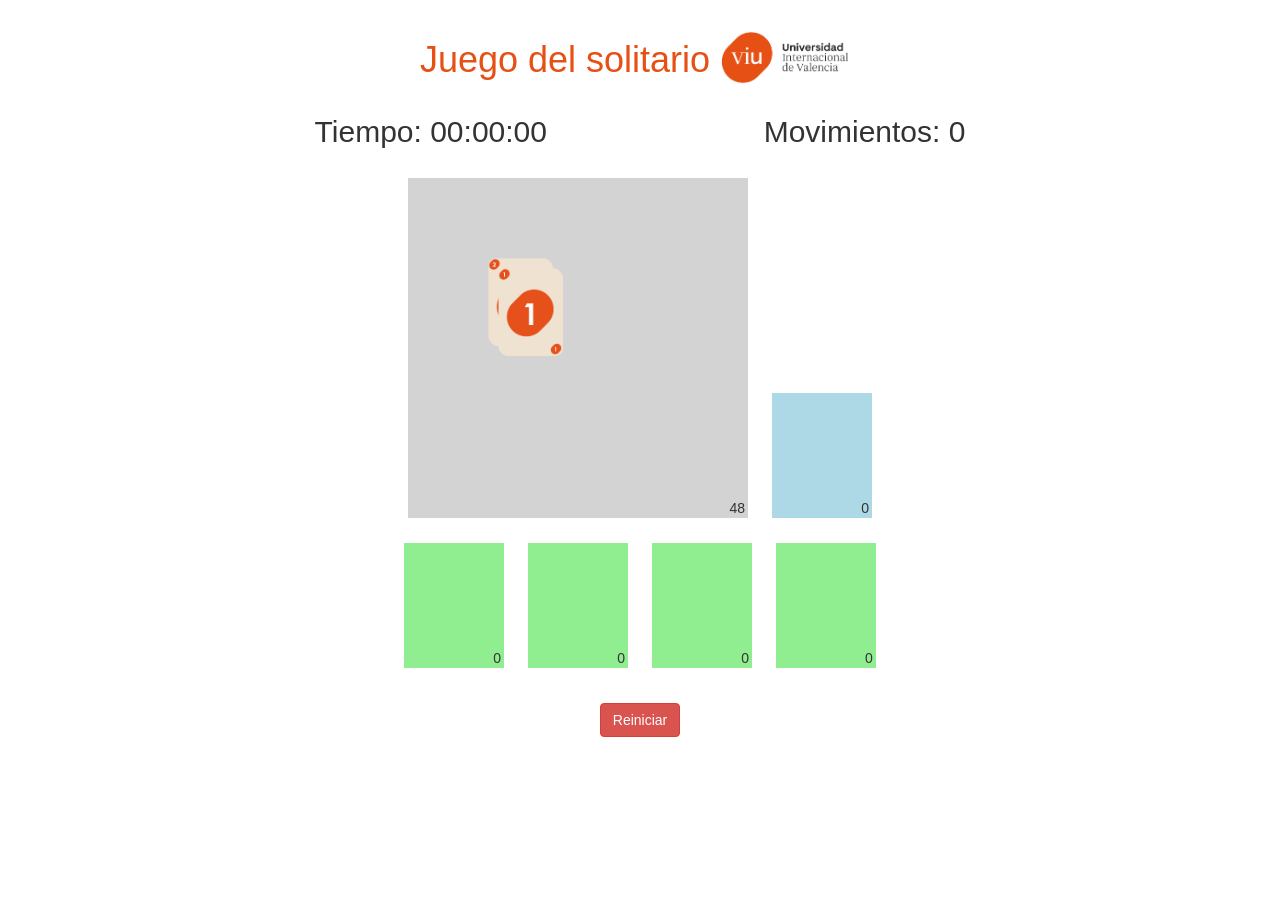
==== index.html @ 34482ed1 "Publish on GitHub Pages" ====
<!DOCTYPE html>
<html lang="es">
<head>
  <meta charset="utf-8">
  <meta http-equiv="refresh" content="0; url=solitario.html">
  <title>Solitario VIU</title>
  <link rel="canonical" href="solitario.html">
</head>
<body>
  <p><a href="solitario.html">Jugar al Solitario VIU</a></p>
</body>
</html>
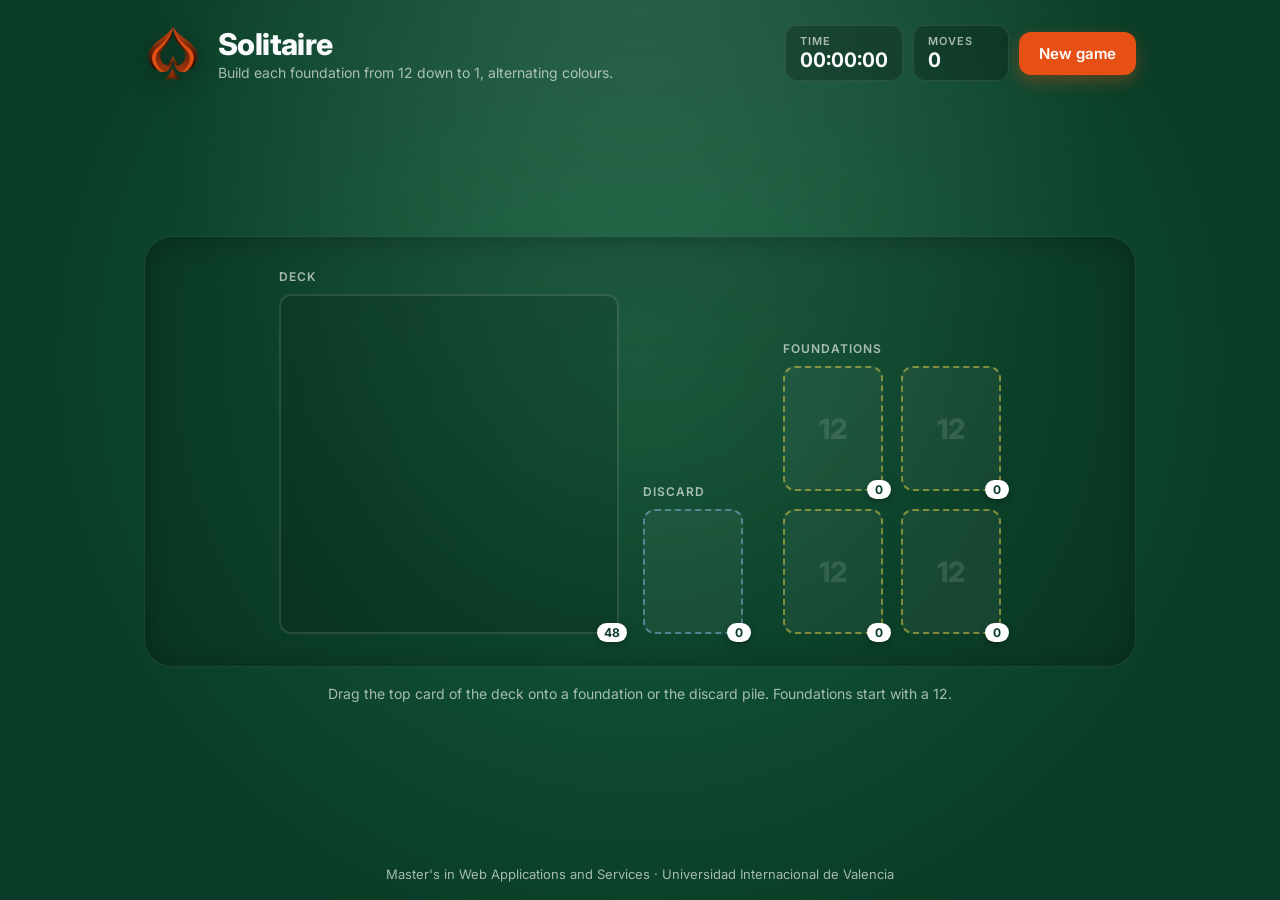
==== commit 8d43c83d: "feat: felt-table redesign, English UI and a cleaner victory dialog" ====
--- a/index.html
+++ b/index.html
@@ -1,12 +1,12 @@
 <!DOCTYPE html>
-<html lang="es">
+<html lang="en">
 <head>
   <meta charset="utf-8">
   <meta http-equiv="refresh" content="0; url=solitario.html">
-  <title>Solitario VIU</title>
+  <title>Solitaire · VIU</title>
   <link rel="canonical" href="solitario.html">
 </head>
 <body>
-  <p><a href="solitario.html">Jugar al Solitario VIU</a></p>
+  <p><a href="solitario.html">Play Solitaire</a></p>
 </body>
 </html>
